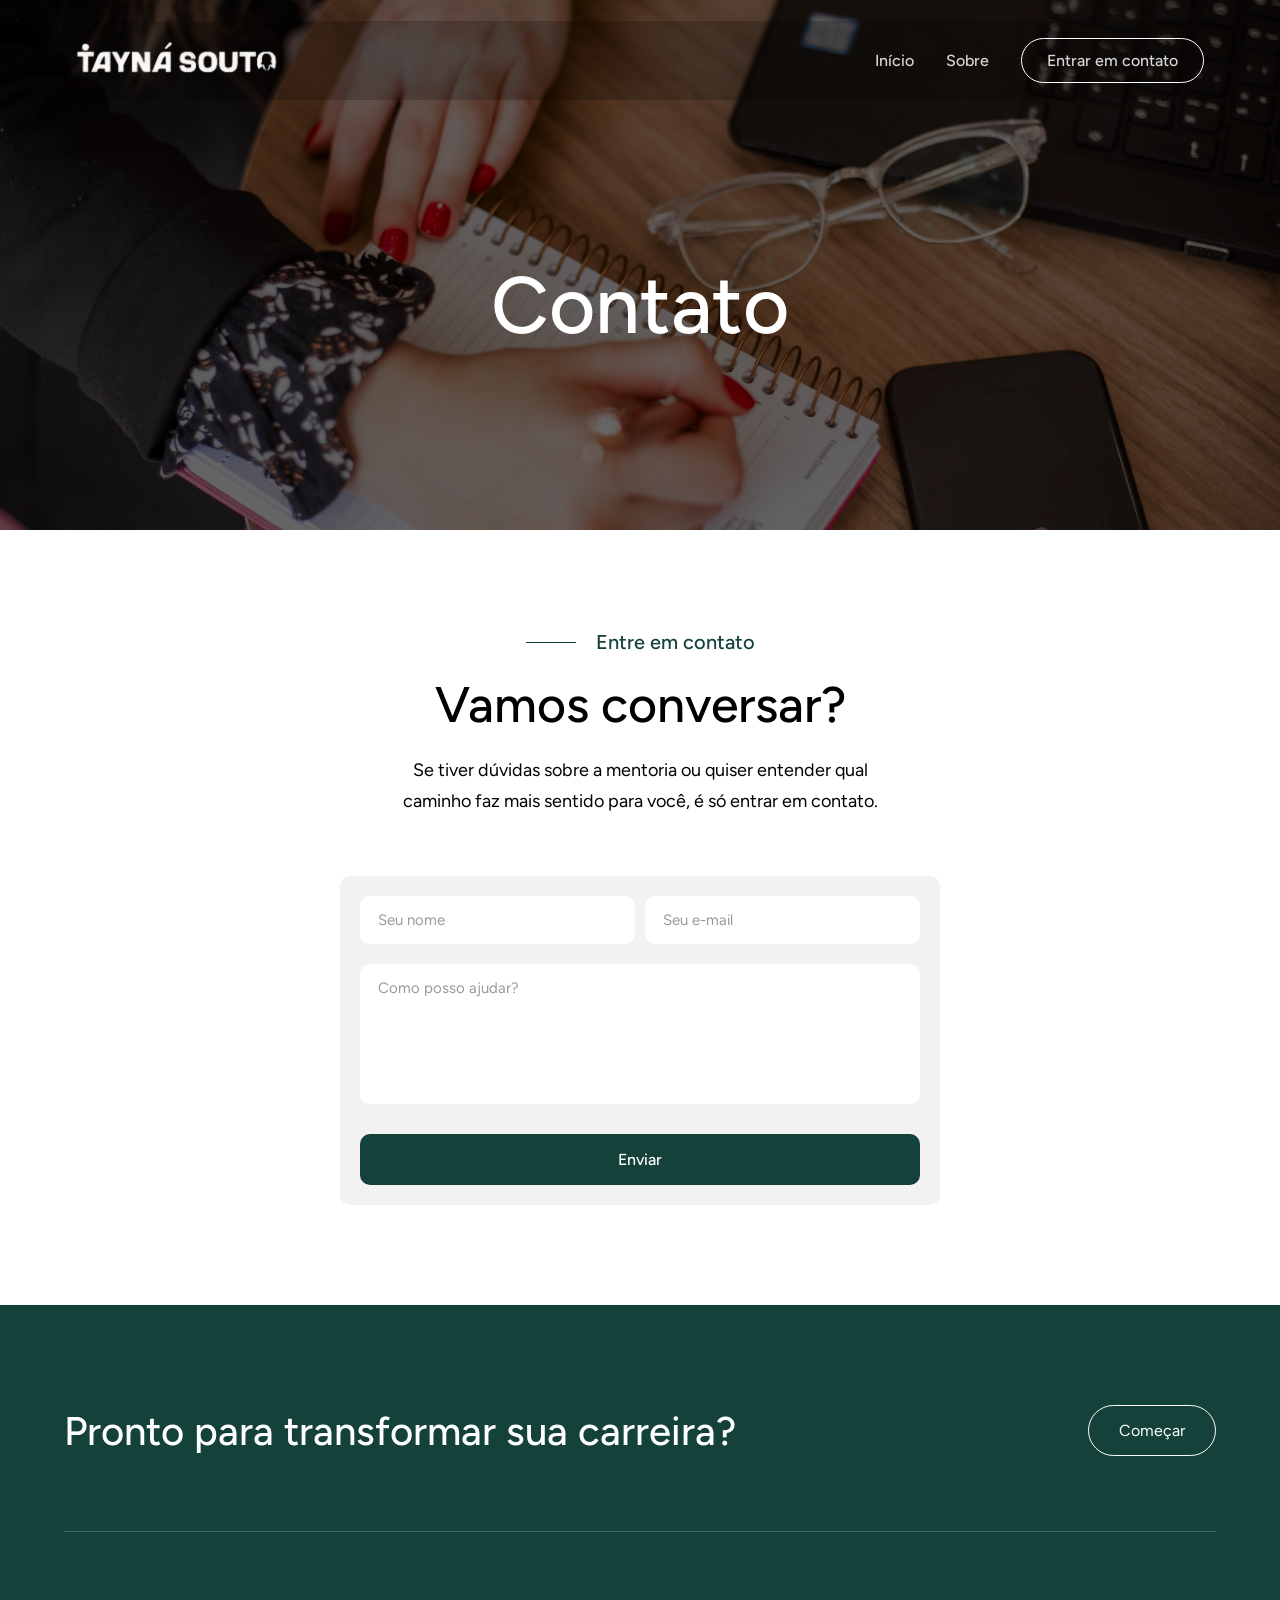
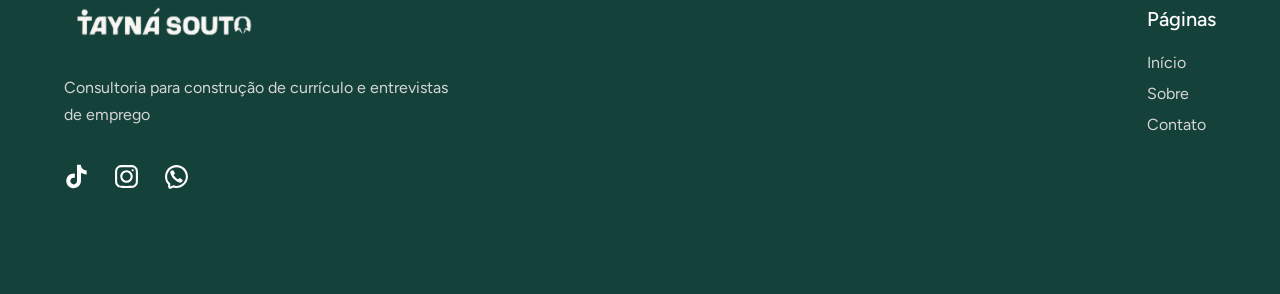
==== contato.html @ ebe62281 "primeiro commit" ====
<!DOCTYPE html>
<html lang="en">
<head>
    <meta charset="UTF-8">
    <meta name="viewport" content="width=device-width, initial-scale=1.0">
    <link rel="stylesheet" href="styles.css">
    <link rel="preconnect" href="https://fonts.googleapis.com">
    <link rel="preconnect" href="https://fonts.gstatic.com" crossorigin>
    <link href="https://fonts.googleapis.com/css2?family=Figtree:ital,wght@0,300..900;1,300..900&display=swap" rel="stylesheet">
    <link rel="icon" href="./FOTOS/favicon.png" type="image/png">

    <title>Tayná Souto - Contato</title>
</head>

<body>
    
<header class="header-contato">

  <!-- NAVEGAÇÃO -->
  <section class="navegacao">
    <a href="index.html" class="logo">
      <img src="./FOTOS/ICONE 1.png" alt="logo">
    </a>

    <nav class="navbar">
      <a href="index.html">Início</a>
      <a href="sobre.html">Sobre</a>
      <a class="botao-contato" href="contato.html">Entrar em contato</a>

      <!-- MENU MOBILE -->
      <input type="checkbox" id="sidebar-ativo">

      <label for="sidebar-ativo" class="abrir-sidebar">
        <svg xmlns="http://www.w3.org/2000/svg" height="32px" viewBox="0 -960 960 960" width="32px" fill="#e3e3e3">
          <path d="M120-240v-80h720v80H120Zm0-200v-80h720v80H120Zm0-200v-80h720v80H120Z"/>
        </svg>
      </label>

      <label id="overlay" for="sidebar-ativo"></label>

      <div class="links-container">
        <label for="sidebar-ativo" class="fechar-sidebar">
          <svg xmlns="http://www.w3.org/2000/svg" height="32px" viewBox="0 -960 960 960" width="32px" fill="#e3e3e3">
            <path d="m256-200-56-56 224-224-224-224 56-56 224 224 224-224 56 56-224 224 224 224-56 56-224-224-224 224Z"/>
          </svg>
        </label>

        <a href="index.html">Início</a>
        <a href="sobre.html">Sobre</a>
        <a class="botao-contato" href="contato.html">Entrar em contato</a>
      </div>
    </nav>
  </section>

  <div class="contato-tayna-container">
    <h1 class="conteudo-contato">Contato</h1>
  </div>

</header>

<section class="contato">
  <div class="contato-container">

    <!-- TOPO -->
    <div class="contato-topo">
      <div class="contato-header">
        <span class="linha-decorativa"></span>
        <span class="subtitulo">Entre em contato</span>
      </div>

      <h2 class="contato-titulo">Vamos conversar?</h2>

      <p class="contato-descricao">
        Se tiver dúvidas sobre a mentoria ou quiser entender qual caminho faz
        mais sentido para você, é só entrar em contato.
      </p>
    </div>

    <!-- FORMULÁRIO -->
    <form class="contato-form" id="formulario" onsubmit="enviarWhats(event)">
      <div class="form-linha">
        <input type="text" placeholder="Seu nome" required id="nome">
        <input type="email" placeholder="Seu e-mail" required id="email">
      </div>

      <textarea placeholder="Como posso ajudar?" rows="5" id="mensagem"></textarea>

      <button type="submit">Enviar</button>
    </form>

  </div>
</section>

<footer>

<section>
    <footer class="footer">
  <div class="footer-cta">
    <h2>Pronto para transformar sua carreira?</h2>
    <a href="contato.html" class="botao-footer">Começar</a>
  </div>

  <hr>

  <div class="footer-conteudo">
    <div class="footer-esquerda">
      <img src="./FOTOS/ICONE 1.png" alt="">
      <p>Consultoria para construção de currículo e entrevistas de emprego</p>

      <div class="footer-icones">
        <a href="https://www.tiktok.com/@taynasoutoo_" target="_blank" aria-label="TikTok">
        <svg fill="#FFF" width="25px" height="25px" viewBox="0 0 32 32" version="1.1" xmlns="http://www.w3.org/2000/svg">
<title>tiktok</title>
<path d="M16.656 1.029c1.637-0.025 3.262-0.012 4.886-0.025 0.054 2.031 0.878 3.859 2.189 5.213l-0.002-0.002c1.411 1.271 3.247 2.095 5.271 2.235l0.028 0.002v5.036c-1.912-0.048-3.71-0.489-5.331-1.247l0.082 0.034c-0.784-0.377-1.447-0.764-2.077-1.196l0.052 0.034c-0.012 3.649 0.012 7.298-0.025 10.934-0.103 1.853-0.719 3.543-1.707 4.954l0.020-0.031c-1.652 2.366-4.328 3.919-7.371 4.011l-0.014 0c-0.123 0.006-0.268 0.009-0.414 0.009-1.73 0-3.347-0.482-4.725-1.319l0.040 0.023c-2.508-1.509-4.238-4.091-4.558-7.094l-0.004-0.041c-0.025-0.625-0.037-1.25-0.012-1.862 0.49-4.779 4.494-8.476 9.361-8.476 0.547 0 1.083 0.047 1.604 0.136l-0.056-0.008c0.025 1.849-0.050 3.699-0.050 5.548-0.423-0.153-0.911-0.242-1.42-0.242-1.868 0-3.457 1.194-4.045 2.861l-0.009 0.030c-0.133 0.427-0.21 0.918-0.21 1.426 0 0.206 0.013 0.41 0.037 0.61l-0.002-0.024c0.332 2.046 2.086 3.59 4.201 3.59 0.061 0 0.121-0.001 0.181-0.004l-0.009 0c1.463-0.044 2.733-0.831 3.451-1.994l0.010-0.018c0.267-0.372 0.45-0.822 0.511-1.311l0.001-0.014c0.125-2.237 0.075-4.461 0.087-6.698 0.012-5.036-0.012-10.060 0.025-15.083z"></path>
</svg>
        </a>

        <a href="https://www.instagram.com/taynasouto_?igsh=MXZ5eHR6ZDFpYmNycA==" target="_blank" aria-label="Instagram">
<svg width="25px" height="25px" viewBox="0 0 24 24" fill="#D6D6D6" xmlns="http://www.w3.org/2000/svg">
<path fill-rule="evenodd" clip-rule="evenodd" d="M12 18C15.3137 18 18 15.3137 18 12C18 8.68629 15.3137 6 12 6C8.68629 6 6 8.68629 6 12C6 15.3137 8.68629 18 12 18ZM12 16C14.2091 16 16 14.2091 16 12C16 9.79086 14.2091 8 12 8C9.79086 8 8 9.79086 8 12C8 14.2091 9.79086 16 12 16Z" fill="#FFF"/>
<path d="M18 5C17.4477 5 17 5.44772 17 6C17 6.55228 17.4477 7 18 7C18.5523 7 19 6.55228 19 6C19 5.44772 18.5523 5 18 5Z" fill="#FFF"/>
<path fill-rule="evenodd" clip-rule="evenodd" d="M1.65396 4.27606C1 5.55953 1 7.23969 1 10.6V13.4C1 16.7603 1 18.4405 1.65396 19.7239C2.2292 20.8529 3.14708 21.7708 4.27606 22.346C5.55953 23 7.23969 23 10.6 23H13.4C16.7603 23 18.4405 23 19.7239 22.346C20.8529 21.7708 21.7708 20.8529 22.346 19.7239C23 18.4405 23 16.7603 23 13.4V10.6C23 7.23969 23 5.55953 22.346 4.27606C21.7708 3.14708 20.8529 2.2292 19.7239 1.65396C18.4405 1 16.7603 1 13.4 1H10.6C7.23969 1 5.55953 1 4.27606 1.65396C3.14708 2.2292 2.2292 3.14708 1.65396 4.27606ZM13.4 3H10.6C8.88684 3 7.72225 3.00156 6.82208 3.0751C5.94524 3.14674 5.49684 3.27659 5.18404 3.43597C4.43139 3.81947 3.81947 4.43139 3.43597 5.18404C3.27659 5.49684 3.14674 5.94524 3.0751 6.82208C3.00156 7.72225 3 8.88684 3 10.6V13.4C3 15.1132 3.00156 16.2777 3.0751 17.1779C3.14674 18.0548 3.27659 18.5032 3.43597 18.816C3.81947 19.5686 4.43139 20.1805 5.18404 20.564C5.49684 20.7234 5.94524 20.8533 6.82208 20.9249C7.72225 20.9984 8.88684 21 10.6 21H13.4C15.1132 21 16.2777 20.9984 17.1779 20.9249C18.0548 20.8533 18.5032 20.7234 18.816 20.564C19.5686 20.1805 20.1805 19.5686 20.564 18.816C20.7234 18.5032 20.8533 18.0548 20.9249 17.1779C20.9984 16.2777 21 15.1132 21 13.4V10.6C21 8.88684 20.9984 7.72225 20.9249 6.82208C20.8533 5.94524 20.7234 5.49684 20.564 5.18404C20.1805 4.43139 19.5686 3.81947 18.816 3.43597C18.5032 3.27659 18.0548 3.14674 17.1779 3.0751C16.2777 3.00156 15.1132 3 13.4 3Z" fill="#FFF"/>
</svg>
        </a>

          <a href="https://wa.me/5515998561424" target="_blank" aria-label="WhatsApp">
        <svg width="25px" height="25px" viewBox="0 0 24 24" fill="#FFF" xmlns="http://www.w3.org/2000/svg">
<path d="M6.014 8.00613C6.12827 7.1024 7.30277 5.87414 8.23488 6.01043L8.23339 6.00894C9.14051 6.18132 9.85859 7.74261 10.2635 8.44465C10.5504 8.95402 10.3641 9.4701 10.0965 9.68787C9.7355 9.97883 9.17099 10.3803 9.28943 10.7834C9.5 11.5 12 14 13.2296 14.7107C13.695 14.9797 14.0325 14.2702 14.3207 13.9067C14.5301 13.6271 15.0466 13.46 15.5548 13.736C16.3138 14.178 17.0288 14.6917 17.69 15.27C18.0202 15.546 18.0977 15.9539 17.8689 16.385C17.4659 17.1443 16.3003 18.1456 15.4542 17.9421C13.9764 17.5868 8 15.27 6.08033 8.55801C5.97237 8.24048 5.99955 8.12044 6.014 8.00613Z" fill="#FFF"/>
<path fill-rule="evenodd" clip-rule="evenodd" d="M12 23C10.7764 23 10.0994 22.8687 9 22.5L6.89443 23.5528C5.56462 24.2177 4 23.2507 4 21.7639V19.5C1.84655 17.492 1 15.1767 1 12C1 5.92487 5.92487 1 12 1C18.0751 1 23 5.92487 23 12C23 18.0751 18.0751 23 12 23ZM6 18.6303L5.36395 18.0372C3.69087 16.4772 3 14.7331 3 12C3 7.02944 7.02944 3 12 3C16.9706 3 21 7.02944 21 12C21 16.9706 16.9706 21 12 21C11.0143 21 10.552 20.911 9.63595 20.6038L8.84847 20.3397L6 21.7639V18.6303Z" fill="#FFF"/>
</svg>
        </a>

      </div>
    </div>

    <div class="footer-direita">
      <H4>Páginas</H4>
      <a href="index.html">Início</a>
      <a href="sobre.html">Sobre</a>
      <a href="contato.html">Contato</a>
    </div>
  </div>
</footer>
</section>

</footer>


<script>
    function enviarWhats(event){
        event.preventDefault()

        const nome = document.getElementById('nome').value;
        const email = document.getElementById('email').value;
        const mensagem = document.getElementById('mensagem').value;
        const telefone = '5515998561424'

        const texto =  `Olá! Me chamo ${nome}, meu e-mail é ${email}. 
${mensagem}`
        const msgFormatada = encodeURIComponent (texto)

        const url =  `https://wa.me/${telefone}?text=${msgFormatada}`

        window.open(url,  `_blank`)
    }

</script>

</body>

<script>
  document.addEventListener("DOMContentLoaded", function () {
    const autoTexts = document.querySelectorAll(
      "h1, h2, h3, h4, h5, h6, p"
    );

    const filtered = Array.from(autoTexts).filter(el => 
      !el.closest(".no-reveal")
    );

    filtered.forEach(el => el.classList.add("reveal-text"));

    const observer = new IntersectionObserver((entries, obs) => {
      entries.forEach(entry => {
        if (entry.isIntersecting) {
          entry.target.classList.add("active");
          obs.unobserve(entry.target);
        }
      });
    }, { threshold: 0.2 });

    filtered.forEach(el => observer.observe(el));
  });
</script>

</html>
---- styles.css ----
/* GERAL */

:root {
    --main-color: #14423A;
    --cinza: #F2F2F2;
    --font-size: 12px
}

* {
    margin: 0;
    padding: 0;
    box-sizing: border-box;
    outline: none;
    text-decoration: none;
    font-family: "Figtree", sans-serif;
}

.reveal-text {
  opacity: 0;
  transform: translateY(20px);
  transition: opacity 0.6s ease, transform 0.6s ease;
}

.reveal-text.active {
  opacity: 1;
  transform: translateY(0);
}

html, body {
  width: 100%;
  overflow-x: hidden;
}

.header {
    position: relative;
    background-image: url(./FOTOS/INICIO\ H1.jpg);
    background-size: cover;
    background-position: center;
    background-repeat: no-repeat;
    height: 100vh;
    padding: 20.5px 2.5%;
    overflow: hidden;
}

section {
    width: 100%;
    margin: 0 auto;
}

/* STACK TOPO */
.navegacao {
    max-width: 1240px;
  position: relative;
  z-index: 2;

  display: flex;
  align-items: center;
  justify-content: space-between;

  padding: 20px 30px;
  background: rgba(0, 0, 0, 0.20);
  border-radius: 50px;
}

/* LOGO */
.logo img {
  height: 35px;
}

/* NAV */
.navbar a {
  color: #D6D6D6;
  text-decoration: none;
  margin: 0 14px;
  font-weight: 500;
}

.navbar a:hover {
  color: white;
}

.botao-contato {
  background: transparent;
  color: white;
  border: 1px groove white;
  padding: 12px 25px;
  border-radius: 35px;
  cursor: pointer;
  font-weight: 500;
  font-size: 16px;
  opacity: 100%;
  transition: opacity 0.4s ease-in-out;
}

.botao-contato:hover {
    opacity: 50%;
}

/*NAV SANDUICHE MOBILE*/

.links-container{
    height: 100%;
    width: 100%;
    display: flex;
    flex-direction: row;
    align-items: center;
}

nav svg{
    fill: white;
}

#sidebar-ativo {
    display: none;
}

.abrir-sidebar, .fechar-sidebar {
  display: none;
}

.links-container{
    display: none;
}

@media (max-width: 700px) {
  .links-container {
    flex-direction: column;
    position: fixed;
    top: 0;
    right: 0;
    z-index: 3;
    width: 250px;
    height: 100%;
    background-color: rgba(0, 0, 0, 0.60);
    backdrop-filter: blur(10px);
    display: flex;
    transform: translateX(100%);
    opacity: 0;
    pointer-events: none;
    transition: transform 0.4s ease, opacity 0.3s ease;
  }

  .links-container a, button {
    box-sizing: border-box;
    padding: 20px 30px;
    justify-content: center;
    height: auto;
    width: auto;
  }

  .abrir-sidebar, .fechar-sidebar {
  display: block;
  padding: 10px 20px;
  }

  .abrir-sidebar {
    display:flex;
    z-index: 10;
  }

  .navbar > a,
  .navbar > button {
    display: none;
  }
    #sidebar-ativo:checked ~ .links-container {
    display: flex;
    transform: translateX(0);
    opacity: 1;
    pointer-events: auto;
    }

    #sidebar-ativo:checked ~ #overlay {
        height: 100%;
        width: 100%;
        position: fixed;
        top: 0;
        left: 0;
        z-index: 2;
    }
}

/*conteudo inicio */

.inicio-container{
  height: 100vh;
}

.inicio-container section{
    max-width: 1240px;
    display: flex;
    align-items:center;
    height: 100%;
    margin-top: -5%;
}

.botao-guia {
  background: var(--main-color);
  color: white;
  padding: 1rem 3rem;
  font-size: 1.7rem;
  cursor: pointer;
  margin-top: 1rem;
  margin-right: 10px;
  display: inline-block;
  padding: 15px 30px;
  border-radius: 35px;
  cursor: pointer;
  font-weight: 500;
  font-size: 16px;
  opacity: 100%;
  transition: opacity 0.4s ease-in-out;
}

.botao-guia:hover {
    opacity: 50%;
}

.botao-ctt {
  background: transparent;
  color: white;
  border: 1px groove white;
  padding: 15px 30px;
  border-radius: 35px;
  cursor: pointer;
  font-weight: 500;
  font-size: 16px;
  opacity: 100%;
  transition: opacity 0.4s ease-in-out;
}

.botao-ctt:hover {
    opacity: 50%;
}

.content h3{
    color: white;
    font-size: 80px;
    font-weight: 500;
    margin-bottom: 20px;
    line-height: 1.0;
}
.content p {
    color: #D6D6D6;
    font-size: 18px;
    font-weight: 500px;
    margin-bottom: 20px;
    line-height: 1.8;
}

/*conteudo inicio mobile*/

@media (max-width: 700px) {

  .inicio-container section {
    display: flex;
    justify-content: center;  
    align-items: center;      
    text-align: center;
    padding: 0 16px;
  }

  .content {
    display: flex;
    flex-direction: column;
    align-items: center;
  }

  .botoes-inicio { 
    display: flex;
    flex-direction: column;
    gap: 12px;
    align-items: center;
    width: 100%;
  }

  .botao-guia,
  .botao-ctt {
    width: auto;       
    max-width: 90%;
  }

  .content h3{
    font-size: clamp(40px, 16vw, 50px);
    line-height: 1.1;
  }

  .content p{
    font-size: clamp(12px, 8vw, 15px);
  }
}

/*SERVIÇOS*/

.servicos {
  max-width: 1240px;
  padding: 100px 0 ;
}

.servicos-topo {
  display: flex;
  flex-direction: column;
  gap: 20px;
}

.linha-titulo {
  display: flex;
  align-items: center;
  gap: 20px;
}

.linha-titulo span {
  width: 50px;
  height: 1px;
  background: var(--main-color);
}

.linha-titulo p {
font-size: 20px;
  color: var(--main-color);
  margin: 0;
  font-weight: 500;
}

.servicos-texto {
  display: flex;
  justify-content: space-between;
  padding: 20px 0 0 0px;
}

.servicos-texto h2 {
  font-size: 50px;
  font-weight: 500;
  line-height: 1.1;
  max-width: 520px;
}

.servicos-texto .descricao {
  max-width: 420px;
  font-size: 18px;
  line-height: 1.7;
  color: black;
  margin-top: 10px;
}

.cards-servicos {
  padding: 60px 60px 0 60px;
  display: grid;
  grid-template-columns: repeat(3, 1fr);
  gap: 20px;
}

.card {
  position: relative;
  border-radius: 20px;
  overflow: hidden;
  height: 440px;
}

.card img {
  width: 100%;
  height: 100%;
  object-fit: cover;
}

.card::after {
  content: "";
  position: absolute;
  inset: 0;
  background: linear-gradient(to top, rgba(0,0,0,0.6), transparent 60%);
}

.card span {
  position: absolute;
  bottom: 20px;
  left: 50%;
  transform: translateX(-50%);
  color: white;
  font-size: 22px;
  font-weight: 500;
  z-index: 2;

  width: 80%;        
  text-align: center;
  line-height: 1.2;
  white-space: normal;
  word-break: normal;
}

/*SERVIÇOS MOBILE*/

@media (max-width: 800px) {
  .servicos-texto {
    margin-left: 20px;
    flex-direction: column;
  }

  .servicos-topo {
    margin-left: 20px;
  }

  .servicos-texto h2 {
    font-size: 36px;
  }

  .cards-servicos {
    grid-template-columns: 1fr;
    padding: 40px 20px 0 20px;
  }

  .card {
    height: 360px;
  }
}

@media (max-width: 450px) {
  .servicos-texto {
    flex-direction: column;
  }

  .servicos-texto h2, .servicos-texto .descricao, .servicos-topo {
    max-width: 100%;
  }
}

/* método */

.metodo {
  width: 100%;
  padding: 100px 5%;
  background: var(--cinza);
}

.metodo-container {
  max-width: 1240px;
  margin: 0 auto;
  padding: 0px;
  display: flex;
  align-items: center;
  gap: 100px;
}

.metodo-imagem img {
width: 530px;
 max-width: 100%;
  height: 600px;
  border-radius: 15px;
  object-fit: cover;
}

.metodo-conteudo {
  width: 100%;
  max-width: 520px;
  display: flex;
  flex-direction: column;
  gap: 20px;
}

.metodo-header {
  display: flex;
  align-items: center;
  gap: 20px;

}

.linha-decorativa {
  width: 50px;
  height: 1px;
  background: var(--main-color);
}

.subtitulo {
  color: #14423A;
  font-weight: 500;
  font-size: 20px;
}

.metodo-titulo {
  font-size: 50px;
  font-weight: 500;
  line-height: 1.1;
}

.metodo-descricao {
  font-size: 18px;
  line-height: 1.7;
  color: black;
}

.metodo-lista {
  display: flex;
  flex-direction: column;
  gap: 16px;
  margin-top: 20px;
}

.metodo-item {
  display: flex;
  align-items: center;
  gap: 20px;
}

.icon-box {
  width: 30px;
  height: 30px;
  background: var(--main-color);
  border-radius: 30%;
  display: flex;
  align-items: center;
  justify-content: center;
}

.metodo-item p {
  font-size: 20px;
  color: black;
  font-weight: 500;
}

/* método mobile */
@media (max-width: 800px) {
  .metodo-container {
    flex-direction: column;
    gap: 40px;
  }

  .metodo-conteudo,
  .metodo-imagem img {
    max-width: 100%;
  }

  .metodo-titulo {
    font-size: 36px;
  }
}

@media (max-width: 480px) {
  .metodo {
    padding: 60px 5%;
  }

  .metodo-container {
    padding: 20px;
  }

  .metodo-titulo {
    font-size: 36;
  }

  .metodo-descricao,
  .metodo-item p {
    font-size: 18px;
  }
}

/*SOBRE A TAYNÁ*/

.sobre-tayna {
 background-image: url(./FOTOS/INICIO\ 5.png);
 background-size: cover;
 background-position:center;
 background-repeat: no-repeat;
 height: 800px;
 padding: 20.5px 2.5%;
 overflow: hidden;
}

.sobre-container {
  max-width: 1240px;
  height: 100%;
  margin: 0 auto;
  display: flex;
  align-items: flex-end;  
  padding: 0 0 60px 0;    
}

.texto-sobre {
  display: flex;
  align-items: center;
  justify-content: space-between;
  width: 100%;
  gap: 20px;
}

.texto-sobre h3 {
  color: white;
  font-size: 50px;
  font-weight: 500;
  margin-bottom: 20px;
  flex: 1;
}

.sobre-botao a {
  display: inline-block;
  padding: 15px 30px;
  border: 0.5px solid white;
  border-radius: 30px;
  color: white;
  text-decoration: none;
  font-weight: 500;
  transition: opacity 0.4s ease-in-out;
}

.sobre-botao a:hover {
    opacity: 50%;
}

/*SOBRE A TAYNÁ MOBILE*/

@media (max-width: 800px) {
  .texto-sobre {
    flex-direction: column;
    align-items: center;
    text-align: center;
  }

  .texto-sobre h3 {
    flex: none;
  }

  .sobre-botao {
    margin-top: 10px;
  }
}

/*POR QUE CONFIAR*/

.confiar {
  padding: 100px 2.5%;
}

.confiar-container {
  max-width: 1240px;
  margin: 0 auto;
}

.confiar-topo {
  text-align: center;
  margin-bottom: 100px;
}

.confiar-header {
  display: flex;
  justify-content: center;
  align-items: center;
  gap: 20px;
  margin-bottom: 20px;
}

.linha-decorativa {
  width: 50px;
  height: 1px;
  background: var(--main-color);
}

.subtitulo {
  color: var(--main-color);
  font-weight: 500;
}

.confiar-titulo {
  font-size: 50px;
  font-weight: 500;
  margin-bottom: 20px;
}

.confiar-descricao {
  max-width: 600px;
  margin: 0 auto;
  font-size: 18px;
  line-height: 1.7;
  color: black;
}

.confiar-cards {
  display: flex;
  justify-content: space-between;
}

.confiar-card {
  flex: 1;
  text-align: center;
  padding: 30px;
  position: relative;
}

.confiar-card:not(:last-child) {
  border-right: 1px solid #eee;
}

.icone-confiar {
  width: 60px;
  height: 60px;
  background: var(--main-color);
  color: white;
  border-radius: 10px;
  display: flex;
  align-items: center;
  justify-content: center;
  font-size: 30px;
  margin: 0 auto 20px;
}

.confiar-card h3 {
  font-size: 22px;
  margin-bottom: 15px;
  font-weight: 500;
}

.confiar-card p {
  font-size: 16px;
  line-height: 1.7;
  color: #000000;
  font-weight: 400;
}

/* POR QUE CONFIAR MOBILE */

@media (max-width: 900px) {
  .confiar-cards {
    flex-direction: column;
    gap: 50px;
  }

  .confiar-titulo {
    font-size: 36px;
  }

  .confiar-descricao {
    font-size: 16px;
  }
}

/*curriculo perfeito*/

.curriculo {
  background: var(--main-color);
  padding: 100px 5%;
  color: white;
}

.curriculo-container {
  max-width: 1240px;
  margin: 0 auto;
  display: flex;
  gap: 75px;
  align-items: flex-start;
}

.curriculo-texto {
  flex: 1;
}

.curriculo-texto h2 {
  font-size: 50px;
  font-weight: 500;
  line-height: 1.1;
  margin-bottom: 20px;
}

.curriculo-texto p {
  font-size: 18px;
  line-height: 1.7;
  margin-bottom: 20px;
  color: #D6D6D6;
}

.botao-garantir {
  display: inline-block;
  padding: 15px 30px;
  border: 1px solid white;
  border-radius: 30px;
  color: white;
  text-decoration: none;
  transition: opacity 0.4s ease;
}

.botao-garantir:hover {
  opacity: 50%;
}

.curriculo-cards {
  flex: 1;
  display: grid;
  grid-template-columns: repeat(2, 1fr);
  gap: 20px;
}

.card-curriculo:hover {
    background-color: var(--cinza);
    transition: 0.5s;
    color: black;
}

.card-curriculo:hover p {
    color: #000000;
}

.card-curriculo {
  background: #113b35;
  color: white;
  border-radius: 10px;
  padding: 40px;
  width: 100%;
  min-width: 370px;
  height: 290px;
  transition: background 0.4s ease;
}

.card-curriculo span {
  font-size: 50px;
  font-weight: 500;
  display: block;
  margin-bottom: 40px;
}

.card-curriculo h4 {
  font-size: 22px;
  margin-bottom: 20px;
  font-weight: 500;
}

.card-curriculo p {
  font-size: 16px;
  line-height: 1.7;
  color: #D6D6D6;
}

/* curriculo perfeito mobile */

@media (max-width: 900px) {
  .curriculo-container {
    flex-direction: column;
  }

  .curriculo-texto {
    text-align: center;
  }

  .curriculo-cards {
    grid-template-columns: 1fr;
    align-items: center;
    justify-content: center;
    justify-items: center;
  }

  .curriculo-texto h2 {
    font-size: 36px;
  }
}

/*FEEDBACK*/

.feedback {
  background-color: var(--cinza);
  padding: 100px 5%;
}

.feedback-topo {
  padding: 0 0 100px 0;
  max-width: 1240px;
  margin: 0 auto;
  display: flex;
  flex-direction: column;
  gap: 20px;
}

.linha-titulo {
  display: flex;
  align-items: center;
  gap: 20px;
}

.linha-titulo span {
  width: 50px;
  height: 1px;
  background: var(--main-color);
}

.linha-titulo p {
  font-size: 20px;
  font-weight: 500;
  color: var(--main-color);
}

.feedback-texto {
  display: flex;
  justify-content: space-between;
  padding: 20px 0 0 0px;
}

.feedback-titulo {
  font-size: 50px;
  font-weight: 500;
  line-height: 1.1;
   flex: 1;                
  max-width: 520px;
}

.feedback-desc {
  font-size: 18px;
  line-height: 1.7;
  color: black;
   flex: 1;
  max-width: 420px;
}

.carousel-wrapper {
  position: relative;
  overflow: hidden;
  margin-left: -5%;
  margin-right: -5%;
}

.carousel {
  width: 100%;
  overflow: hidden;
  padding: 0;
}

.track {
  display: flex;
  gap: 20px;
  flex-wrap: nowrap;
  width: max-content;
  animation: scroll 110s linear infinite;
}

@keyframes scroll {
  to {
    transform: translateX(-15%);
  }
}

.card-feedback {
max-width: 90vw;
  width: 350px;
  height: auto;
  background: white;
  border-radius: 10px;
  padding: 40px;
  box-shadow: 0 10px 25px rgba(0,0,0,0.05);
  display: flex;
  flex-direction: column;
  gap: 10px;
  flex: 0 0 auto;
}

.card-feedback strong {
  font-size: 16px;
}

.card-feedback span {
  font-size: 14px;
  color: #888;
  margin-bottom: 10px;
}

.card-feedback p {
  font-size: 15px;
  line-height: 1.7;
  color: #000000;
}

.card-feedback strong, span {
    display: flex;
    justify-content: center;
}

.blur {
  position: absolute;
  top: 0;
  bottom: 0;
  width: 120px;
  height: 100%;
  z-index: 2;
  pointer-events: none;
}

.blur.left {
  left: 0;
  background: linear-gradient(to right, var(--cinza), transparent);
}

.blur.right {
  right: 0;
  background: linear-gradient(to left, var(--cinza), transparent);
}

/*FEEDBACK MOBILE*/

@media (max-width: 800px) {
  .feedback-topo {
    padding: 60px 5% 40px;
  }

  .feedback-texto {
    flex-direction: column;
    max-width: 100%;
  }

  .feedback-titulo {
    font-size: 36px;
  }

  .feedback-desc {
    font-size: 16px;
  }

  .blur {
    display: none;
  }
}

@media (max-width: 480px) {
  .feedback-titulo {
    font-size: 40px;
    margin-bottom: 20px;
  }

  .linha-titulo p {
    font-size: 20px;
  }

  .blur {
    width: 40px;
  }
}

@media (max-width: 600px) {
  .card-feedback {
    width: 280px;
    padding: 25px;
  }

  .card-feedback p {
    font-size: 14px;
  }

  .track {
    gap: 10px;
    animation-duration: 50s; 
  }
}

/*RODAPÉ*/

.footer {
  background: var(--main-color);
  color: white;
  padding: 100px 5%;
}

.footer-cta {
  max-width: 1240px;
  margin: 0 auto;
  display: flex;
  justify-content: space-between;
  align-items: center;
  gap: 40px;
}

.footer-cta h2 {
  font-size: 40px;
  font-weight: 500;
}

.botao-footer {
  padding: 15px 30px;
  border: 1px solid white;
  border-radius: 30px;
  color: white;
  text-decoration: none;
  transition: 0.4s;
}

.botao-footer:hover {
  opacity: 50%;
}

.footer hr {
  margin: 75px auto;
  border: none;
  height: 1px;
  background: #FFFFFF;
  opacity: 20%;
}

.footer-conteudo {
  max-width: 1240px;
  margin: 0 auto;
  display: flex;
  justify-content: space-between;
  gap: 60px;
}

.footer-esquerda {
  max-width: 400px;
  display: flex;
  flex-direction: column;
  gap: 16px;
}

.footer-esquerda img {
    width: 200px;
    margin-bottom: 20PX;
}

.footer-esquerda p {
  font-size: 16px;
  color: #D6D6D6;
  line-height: 1.7;
}

.footer-icones {
  display: flex;
  gap: 20px;
  margin-top: 20px;
}

.footer-icones a {
  color: #D6D6D6;
  width: 30px;
  height: 30px;
  cursor: pointer;
  transition: 0.3s;
}

.footer-icones a:hover {
  opacity: 0.6;
}

.footer-direita {
  display: flex;
  flex-direction: column;
  gap: 12px;
}

.footer-direita H4 {
    font-weight: 500;
    font-size: 20px;
  margin-bottom: 10px;
}

.footer-direita a {
  color: #D6D6D6;
  text-decoration: none;
  transition: 0.3s;
}

.footer-direita a:hover {
  color: white;
}

/* RODAPÉ MOBILE */

@media (max-width: 800px) {
  .footer-cta {
    flex-direction: column;
    align-items: center;
  }

  .footer-cta h2 {
    font-size: 30px;
    text-align: center;
  }

  .footer-conteudo {
      display: flex;
  justify-content: space-between;
    gap: 40px;
  }
}

/*PÁGINA SOBRE*/

.header-sobre {
  height: 530px;
  background-image: url(./FOTOS/SOBRE\ H1.jpg);
  background-size: cover;
  background-position: center;
  background-repeat: no-repeat;
  padding: 20.5px 2.5%;;
  display: flex;
  flex-direction: column;
}

.sobre-tayna-container {
  flex: 1;
  display: flex;
  align-items: center;   
  justify-content: center;   
  max-width: 1240px;
  width: 100%;
  margin: 0 auto;
  padding: 20.5px 2.5%;
}

.conteudo-sobre {
  color: white;
  font-size: 80px;
  font-weight: 500;
}

/*PÁGINA SOBRE MOBILE*/

@media (max-width: 600px) {
  .conteudo-sobre {
    font-size: 42px;
  }
}

.experiencia {
  padding: 100px 5%;
  background: #fff;
}

.experiencia-container {
  max-width: 1240px;
  margin: 0 auto;
  display: flex;
  align-items: center;
  justify-content: space-between;
  gap: 20px;
}

.experiencia-texto {
  flex: 1;
  max-width: 600px;
}

.experiencia-texto h2 {
  font-size: 50px;
  font-weight: 500;
  line-height: 1.1;
  margin: 20px 0;
}

.experiencia-texto p {
  font-size: 18px;
  line-height: 1.7;
  color: black;
}

.experiencia-imagem {
  flex: 1;
  display: flex;
  justify-content: flex-end;
}

.experiencia-imagem img {
  width: 100%;
  max-width: 550px;
  height: 600px;
  border-radius: 15px;
  object-fit: cover;
}

.linha-titulo {
  display: flex;
  align-items: center;
  gap: 20px;
}

.linha-titulo span {
  width: 50px;
  height: 1px;
  background: var(--main-color);
}

.linha-titulo p {
  font-size: 20px;
  color: var(--main-color);
  margin: 0;
  font-weight: 500;
}

@media (max-width: 900px) {
  .experiencia-container {
    flex-direction: column;
    gap: 50px;
  }

  .experiencia-imagem {
    justify-content: center;
  }

  .experiencia-imagem img {
    height: 450px;
  }

  .experiencia-texto h2 {
    font-size: 36px;
  }

  .experiencia-texto p {
    font-size: 16px;
    line-height: 1.7;
  }
}

.historia {
  padding: 100px 5%;
  background: var(--cinza); 
}

.historia-container {
  max-width: 1240px;
  margin: 0 auto;

  display: flex;
  align-items: center;
  gap: 20px;
}

/* IMAGEM */
.historia-imagem {
  flex: 1;
}

.historia-imagem img {
  width: 100%;
  max-width: 550px;
  height: 600px;
  border-radius: 15px;
  object-fit: cover;
}

/* TEXTO */
.historia-texto {
  flex: 1;
  max-width: 600px;
}

.historia-texto h3 {
  font-size: 26px;
  font-weight: 500;
  margin-bottom: 20px;
}

.historia-texto p {
  font-size: 16px;
  line-height: 1.7;
  color: black;
  margin-bottom: 50px;
}

@media (max-width: 900px) {
  .historia-container {
    flex-direction: column;
    gap: 50px;
  }

  .historia-texto {
    max-width: 100%;
  }

  .historia-imagem img {
    max-width: 100%;
  }
}

.header-contato {
  height: 530px;
  background-image: url(./FOTOS/CONTATO-1.jpg);
  background-size: cover;
  background-position: center;
  background-repeat: no-repeat;
  padding: 20.5px 2.5%;;
  display: flex;
  flex-direction: column;
}

.contato-tayna-container {
  flex: 1;
  display: flex;
  align-items: center;   
  justify-content: center;   
  max-width: 1240px;
  width: 100%;
  margin: 0 auto;
  padding: 20.5px 2.5%;
}

.conteudo-contato {
  color: white;
  font-size: 80px;
  font-weight: 500;
}

@media (max-width: 600px) {
  .conteudo-contato {
    font-size: 42px;
  }
}

.contato {
  padding: 100px 5%;
  background: white;
}

.contato-container {
  max-width: 600px;
  margin: 0 auto;
  text-align: center;
}

/* TOPO */
.contato-header {
  display: flex;
  align-items: center;
  justify-content: center;
  gap: 20px;
  margin-bottom: 20px;
}

.linha-decorativa {
  width: 50px;
  height: 1px;
  background: var(--main-color);
}

.subtitulo {
  font-size: 20px;
  color: var(--main-color);
  font-weight: 500;
}

.contato-titulo {
  font-size: 50px;
  font-weight: 500;
  margin-bottom: 20px;
}

.contato-descricao {
  max-width: 520px;
  margin: 0 auto 60px;
  font-size: 18px;
  line-height: 1.7;
  color: black;
}

/* FORM */
.contato-form {
  background: var(--cinza);
  padding: 20px;
  border-radius: 10px;
  display: flex;
  flex-direction: column;
  gap: 20px;
}

.form-linha {
  display: flex;
  gap: 10px;
}

.contato-form input,
.contato-form textarea {
  width: 100%;
  padding: 15px 18px;
  border-radius: 10px;
  border: none;
  font-size: 15px;
  font-family: inherit;
}

.contato-form input::placeholder,
.contato-form textarea::placeholder {
  color: #999;
}

.contato-form textarea {
  width: 100%;
  min-height: 140px;
  padding: 15px 18px;
  border-radius: 10px;
  border: none;
  font-size: 15px;
  font-family: inherit;

  resize: none;
  overflow-y: auto;
}

/* BOTÃO */
.contato-form button {
  margin-top: 10px;
  padding: 16px;
  border-radius: 10px;
  border: none;
  background: var(--main-color);
  color: white;
  font-size: 16px;
  font-weight: 500;
  cursor: pointer;
  transition: 0.4s;
}

.contato-form button:hover {
  opacity: 85%;
}

@media (max-width: 600px) {
  .contato-titulo {
    font-size: 34px;
  }

  .form-linha {
    flex-direction: column;
  }

  .contato-form {
    padding: 30px 20px;
  }
}
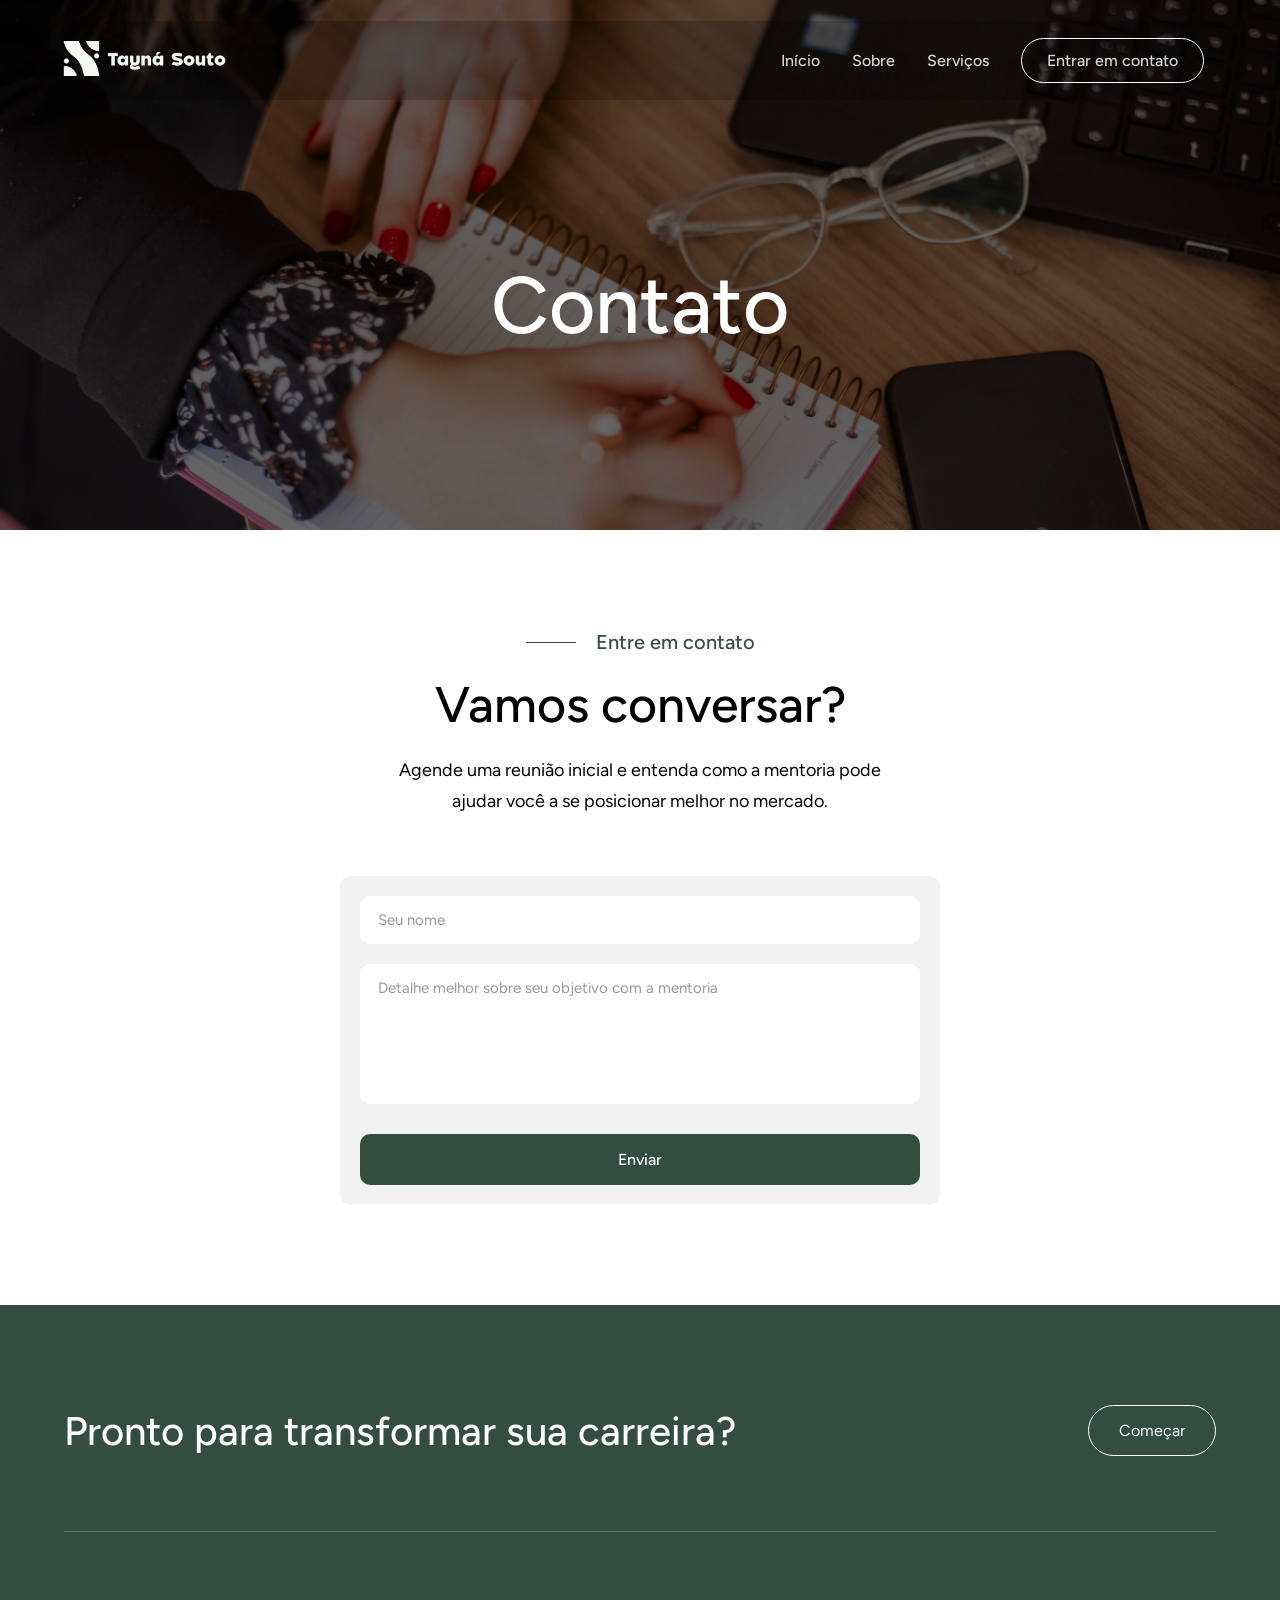
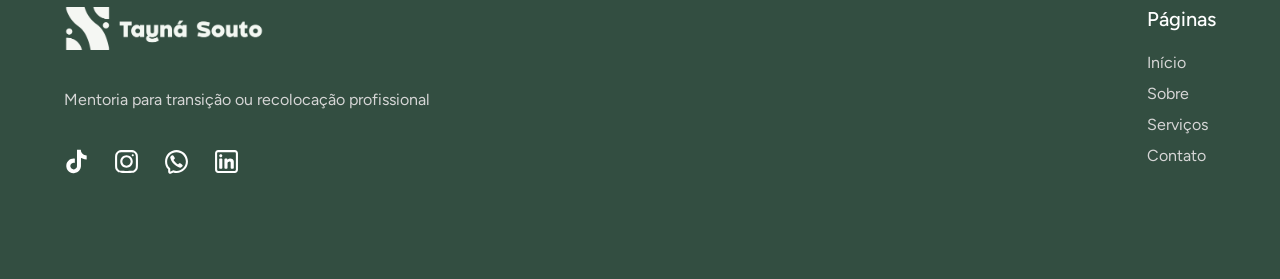
==== commit f807849a: "segundo commit" ====
--- a/contato.html
+++ b/contato.html
@@ -7,7 +7,7 @@
     <link rel="preconnect" href="https://fonts.googleapis.com">
     <link rel="preconnect" href="https://fonts.gstatic.com" crossorigin>
     <link href="https://fonts.googleapis.com/css2?family=Figtree:ital,wght@0,300..900;1,300..900&display=swap" rel="stylesheet">
-    <link rel="icon" href="./FOTOS/favicon.png" type="image/png">
+    <link rel="icon" href="./FOTOS/favicon2.png" type="image/png">
 
     <title>Tayná Souto - Contato</title>
 </head>
@@ -25,6 +25,7 @@
     <nav class="navbar">
       <a href="index.html">Início</a>
       <a href="sobre.html">Sobre</a>
+       <a href="serviços.html">Serviços</a>
       <a class="botao-contato" href="contato.html">Entrar em contato</a>
 
       <!-- MENU MOBILE -->
@@ -47,6 +48,7 @@
 
         <a href="index.html">Início</a>
         <a href="sobre.html">Sobre</a>
+         <a href="serviços.html">Serviços</a>
         <a class="botao-contato" href="contato.html">Entrar em contato</a>
       </div>
     </nav>
@@ -71,8 +73,7 @@
       <h2 class="contato-titulo">Vamos conversar?</h2>
 
       <p class="contato-descricao">
-        Se tiver dúvidas sobre a mentoria ou quiser entender qual caminho faz
-        mais sentido para você, é só entrar em contato.
+        Agende uma reunião inicial e entenda como a mentoria pode ajudar você a se posicionar melhor no mercado.
       </p>
     </div>
 
@@ -80,10 +81,9 @@
     <form class="contato-form" id="formulario" onsubmit="enviarWhats(event)">
       <div class="form-linha">
         <input type="text" placeholder="Seu nome" required id="nome">
-        <input type="email" placeholder="Seu e-mail" required id="email">
-      </div>
-
-      <textarea placeholder="Como posso ajudar?" rows="5" id="mensagem"></textarea>
+      </div>
+
+      <textarea placeholder="Detalhe melhor sobre seu objetivo com a mentoria" rows="5" id="mensagem"></textarea>
 
       <button type="submit">Enviar</button>
     </form>
@@ -105,7 +105,7 @@
   <div class="footer-conteudo">
     <div class="footer-esquerda">
       <img src="./FOTOS/ICONE 1.png" alt="">
-      <p>Consultoria para construção de currículo e entrevistas de emprego</p>
+      <p>Mentoria para transição ou recolocação profissional</p>
 
       <div class="footer-icones">
         <a href="https://www.tiktok.com/@taynasoutoo_" target="_blank" aria-label="TikTok">
@@ -129,6 +129,16 @@
 <path fill-rule="evenodd" clip-rule="evenodd" d="M12 23C10.7764 23 10.0994 22.8687 9 22.5L6.89443 23.5528C5.56462 24.2177 4 23.2507 4 21.7639V19.5C1.84655 17.492 1 15.1767 1 12C1 5.92487 5.92487 1 12 1C18.0751 1 23 5.92487 23 12C23 18.0751 18.0751 23 12 23ZM6 18.6303L5.36395 18.0372C3.69087 16.4772 3 14.7331 3 12C3 7.02944 7.02944 3 12 3C16.9706 3 21 7.02944 21 12C21 16.9706 16.9706 21 12 21C11.0143 21 10.552 20.911 9.63595 20.6038L8.84847 20.3397L6 21.7639V18.6303Z" fill="#FFF"/>
 </svg>
         </a>
+    </a>
+
+        <a href="https://br.linkedin.com/in/tayna-souto" aria-label="LinkedIn">
+          <svg width="25px" height="25px" viewBox="0 0 24 24" fill="none" xmlns="http://www.w3.org/2000/svg">
+<path d="M6.5 8C7.32843 8 8 7.32843 8 6.5C8 5.67157 7.32843 5 6.5 5C5.67157 5 5 5.67157 5 6.5C5 7.32843 5.67157 8 6.5 8Z" fill="#FFF"/>
+<path d="M5 10C5 9.44772 5.44772 9 6 9H7C7.55228 9 8 9.44771 8 10V18C8 18.5523 7.55228 19 7 19H6C5.44772 19 5 18.5523 5 18V10Z" fill="#FFF"/>
+<path d="M11 19H12C12.5523 19 13 18.5523 13 18V13.5C13 12 16 11 16 13V18.0004C16 18.5527 16.4477 19 17 19H18C18.5523 19 19 18.5523 19 18V12C19 10 17.5 9 15.5 9C13.5 9 13 10.5 13 10.5V10C13 9.44771 12.5523 9 12 9H11C10.4477 9 10 9.44772 10 10V18C10 18.5523 10.4477 19 11 19Z" fill="#FFF"/>
+<path fill-rule="evenodd" clip-rule="evenodd" d="M20 1C21.6569 1 23 2.34315 23 4V20C23 21.6569 21.6569 23 20 23H4C2.34315 23 1 21.6569 1 20V4C1 2.34315 2.34315 1 4 1H20ZM20 3C20.5523 3 21 3.44772 21 4V20C21 20.5523 20.5523 21 20 21H4C3.44772 21 3 20.5523 3 20V4C3 3.44772 3.44772 3 4 3H20Z" fill="#FFF"/>
+</svg>
+        </a>
 
       </div>
     </div>
@@ -137,6 +147,7 @@
       <H4>Páginas</H4>
       <a href="index.html">Início</a>
       <a href="sobre.html">Sobre</a>
+       <a href="serviços.html">Serviços</a>
       <a href="contato.html">Contato</a>
     </div>
   </div>
@@ -151,12 +162,10 @@
         event.preventDefault()
 
         const nome = document.getElementById('nome').value;
-        const email = document.getElementById('email').value;
         const mensagem = document.getElementById('mensagem').value;
         const telefone = '5515998561424'
 
-        const texto =  `Olá! Me chamo ${nome}, meu e-mail é ${email}. 
-${mensagem}`
+        const texto =  `Olá! Me chamo ${nome}. Gostaria de saber mais sobre a mentoria. ${mensagem}`
         const msgFormatada = encodeURIComponent (texto)
 
         const url =  `https://wa.me/${telefone}?text=${msgFormatada}`
--- a/styles.css
+++ b/styles.css
@@ -1,7 +1,7 @@
 /* GERAL */
 
 :root {
-    --main-color: #14423A;
+    --main-color: #334e41;
     --cinza: #F2F2F2;
     --font-size: 12px
 }
@@ -33,7 +33,7 @@
 
 .header {
     position: relative;
-    background-image: url(./FOTOS/INICIO\ H1.jpg);
+    background-image: url(./FOTOS/INICIO\ H1.webp);
     background-size: cover;
     background-position: center;
     background-repeat: no-repeat;
@@ -123,6 +123,11 @@
 }
 
 @media (max-width: 700px) {
+
+  .header{
+    background-image: url(./FOTOS/INICIO\ H1\ mobile.webp);
+  }
+
   .links-container {
     flex-direction: column;
     position: fixed;
@@ -193,11 +198,10 @@
     margin-top: -5%;
 }
 
-.botao-guia {
+.botao-reuniao {
   background: var(--main-color);
   color: white;
   padding: 1rem 3rem;
-  font-size: 1.7rem;
   cursor: pointer;
   margin-top: 1rem;
   margin-right: 10px;
@@ -206,12 +210,12 @@
   border-radius: 35px;
   cursor: pointer;
   font-weight: 500;
-  font-size: 16px;
+  font-size: 18px;
   opacity: 100%;
   transition: opacity 0.4s ease-in-out;
 }
 
-.botao-guia:hover {
+.botao-reuniao:hover {
     opacity: 50%;
 }
 
@@ -234,7 +238,7 @@
 
 .content h3{
     color: white;
-    font-size: 80px;
+    font-size: 70px;
     font-weight: 500;
     margin-bottom: 20px;
     line-height: 1.0;
@@ -249,7 +253,7 @@
 
 /*conteudo inicio mobile*/
 
-@media (max-width: 700px) {
+@media (max-width: 800px) {
 
   .inicio-container section {
     display: flex;
@@ -273,19 +277,18 @@
     width: 100%;
   }
 
-  .botao-guia,
-  .botao-ctt {
+  .botao-reuniao {
     width: auto;       
     max-width: 90%;
   }
 
   .content h3{
-    font-size: clamp(40px, 16vw, 50px);
+    font-size: clamp(30px, 14vw, 42px);
     line-height: 1.1;
   }
 
   .content p{
-    font-size: clamp(12px, 8vw, 15px);
+    font-size: clamp(12px, 8vw, 16px);
   }
 }
 
@@ -293,7 +296,7 @@
 
 .servicos {
   max-width: 1240px;
-  padding: 100px 0 ;
+  padding: 100px 20px ;
 }
 
 .servicos-topo {
@@ -449,7 +452,7 @@
 
 .metodo-conteudo {
   width: 100%;
-  max-width: 520px;
+  max-width: 600px;
   display: flex;
   flex-direction: column;
   gap: 20px;
@@ -500,10 +503,10 @@
 }
 
 .icon-box {
-  width: 30px;
-  height: 30px;
+  width: 12px;
+  height: 12px;
   background: var(--main-color);
-  border-radius: 30%;
+  border-radius: 100%;
   display: flex;
   align-items: center;
   justify-content: center;
@@ -554,7 +557,7 @@
 /*SOBRE A TAYNÁ*/
 
 .sobre-tayna {
- background-image: url(./FOTOS/INICIO\ 5.png);
+ background-image: url(./FOTOS/INICIO\ 5.webp);
  background-size: cover;
  background-position:center;
  background-repeat: no-repeat;
@@ -606,6 +609,10 @@
 /*SOBRE A TAYNÁ MOBILE*/
 
 @media (max-width: 800px) {
+  .sobre-tayna{
+    background-image: url(./FOTOS/INICIO\ 5\ mobile.jpg);
+  }
+
   .texto-sobre {
     flex-direction: column;
     align-items: center;
@@ -659,12 +666,12 @@
 .confiar-titulo {
   font-size: 50px;
   font-weight: 500;
-  margin-bottom: 20px;
+  margin: 20px;
 }
 
 .confiar-descricao {
-  max-width: 600px;
-  margin: 0 auto;
+  max-width: 700px;
+  margin: 10px auto;
   font-size: 18px;
   line-height: 1.7;
   color: black;
@@ -725,7 +732,7 @@
   }
 
   .confiar-descricao {
-    font-size: 16px;
+    font-size: 18px;
   }
 }
 
@@ -795,13 +802,13 @@
 }
 
 .card-curriculo {
-  background: #113b35;
+  background: #5a7d60;
   color: white;
   border-radius: 10px;
   padding: 40px;
   width: 100%;
   min-width: 370px;
-  height: 290px;
+  height: 450px;
   transition: background 0.4s ease;
 }
 
@@ -826,7 +833,7 @@
 
 /* curriculo perfeito mobile */
 
-@media (max-width: 900px) {
+@media (max-width: 1100px) {
   .curriculo-container {
     flex-direction: column;
   }
@@ -1174,7 +1181,7 @@
 
 .header-sobre {
   height: 530px;
-  background-image: url(./FOTOS/SOBRE\ H1.jpg);
+  background-image: url(./FOTOS/SOBRE\ H1.webp);
   background-size: cover;
   background-position: center;
   background-repeat: no-repeat;
@@ -1337,10 +1344,10 @@
 }
 
 .historia-texto p {
-  font-size: 16px;
+  font-size: 18px;
   line-height: 1.7;
   color: black;
-  margin-bottom: 50px;
+  margin-bottom: 10px;
 }
 
 @media (max-width: 900px) {
@@ -1360,7 +1367,7 @@
 
 .header-contato {
   height: 530px;
-  background-image: url(./FOTOS/CONTATO-1.jpg);
+  background-image: url(./FOTOS/CONTATO-1.webp);
   background-size: cover;
   background-position: center;
   background-repeat: no-repeat;
@@ -1511,4 +1518,192 @@
   .contato-form {
     padding: 30px 20px;
   }
-}+}
+
+
+
+
+.header-serviço {
+  height: 530px;
+  background-image: url(./FOTOS/SERVIÇOS\ H1.png);
+  background-size: cover;
+  background-position: center;
+  background-repeat: no-repeat;
+  padding: 20.5px 2.5%;;
+  display: flex;
+  flex-direction: column;
+}
+
+.serviço-tayna-container {
+  flex: 1;
+  display: flex;
+  align-items: center;   
+  justify-content: center;   
+  max-width: 1240px;
+  width: 100%;
+  margin: 0 auto;
+  padding: 20.5px 2.5%;
+}
+
+.conteudo-serviço {
+  color: white;
+  font-size: 80px;
+  font-weight: 500;
+}
+
+@media (max-width: 600px) {
+  .conteudo-serviço {
+    font-size: 42px;
+  }
+}
+
+.serviço {
+  padding: 100px 5%;
+  background: white;
+}
+
+.serviço-container {
+  max-width: 600px;
+  margin: 0 auto;
+  text-align: center;
+}
+
+.serviço-header {
+  display: flex;
+  align-items: center;
+  justify-content: center;
+  gap: 20px;
+  margin-bottom: 20px;
+}
+
+.linha-decorativa {
+  width: 50px;
+  height: 1px;
+  background: var(--main-color);
+}
+
+.subtitulo {
+  font-size: 20px;
+  color: var(--main-color);
+  font-weight: 500;
+}
+
+.serviço-titulo {
+  font-size: 50px;
+  font-weight: 500;
+  margin-bottom: 20px;
+}
+
+.serviço-descricao {
+  max-width: 520px;
+  margin: 0 auto 60px;
+  font-size: 18px;
+  line-height: 1.7;
+  color: black;
+}
+
+
+.serviço-cards {
+  display: grid;
+  grid-template-columns: repeat(3, 1fr);
+  justify-content: center;
+  gap: 60px;
+}
+
+.card-serviço {
+  background: #5a7d60;
+  color: white;
+  border-radius: 10px;
+  padding: 40px;
+  width: 100%;
+  min-width: 370px;
+  height: 500px;
+  display: flex;
+  flex-direction: column;
+  align-items: center;
+  text-align: center;
+  justify-content: center;
+}
+
+.card-serviço1 {
+  background: var(--main-color);
+  color: white;
+  border-radius: 10px;
+  padding: 40px;
+  width: 100%;
+  min-width: 370px;
+  height: 500px;
+  display: flex;
+  flex-direction: column;
+  align-items: center;
+  text-align: center;
+  justify-content: center;
+}
+
+
+.card-serviço1 span {
+  font-size: 36px;
+  font-weight: 500;
+  display: block;
+  margin-bottom: 20px;
+}
+
+.card-serviço1 h4 {
+  font-size: 20px;
+  margin-bottom: 20px;
+  font-weight: 400;
+}
+
+.card-serviço1 p {
+  font-size: 16px;
+  line-height: 1.7;
+  color: #D6D6D6;
+
+  flex-grow: 1;
+}
+
+.card-serviço1 .botao-contato {
+  align-self: center;
+  margin-top: auto;
+}
+
+.card-serviço span {
+  font-size: 36px;
+  font-weight: 500;
+  display: block;
+  margin-bottom: 20px;
+}
+
+.card-serviço h4 {
+  font-size: 20px;
+  margin-bottom: 20px;
+  font-weight: 400;
+}
+
+.card-serviço p {
+  font-size: 16px;
+  line-height: 1.7;
+  color: #D6D6D6;
+
+  flex-grow: 1;
+}
+
+.card-serviço .botao-contato {
+  align-self: center;
+  margin-top: auto;
+}
+
+/* curriculo perfeito mobile */
+
+@media (max-width: 1100px) {
+  .serviço-cards {
+    grid-template-columns: 1fr;
+    align-items: center;
+    justify-content: center;
+    justify-items: center;
+  }
+
+  .serviço-texto h2 {
+    font-size: 36px;
+  }
+}
